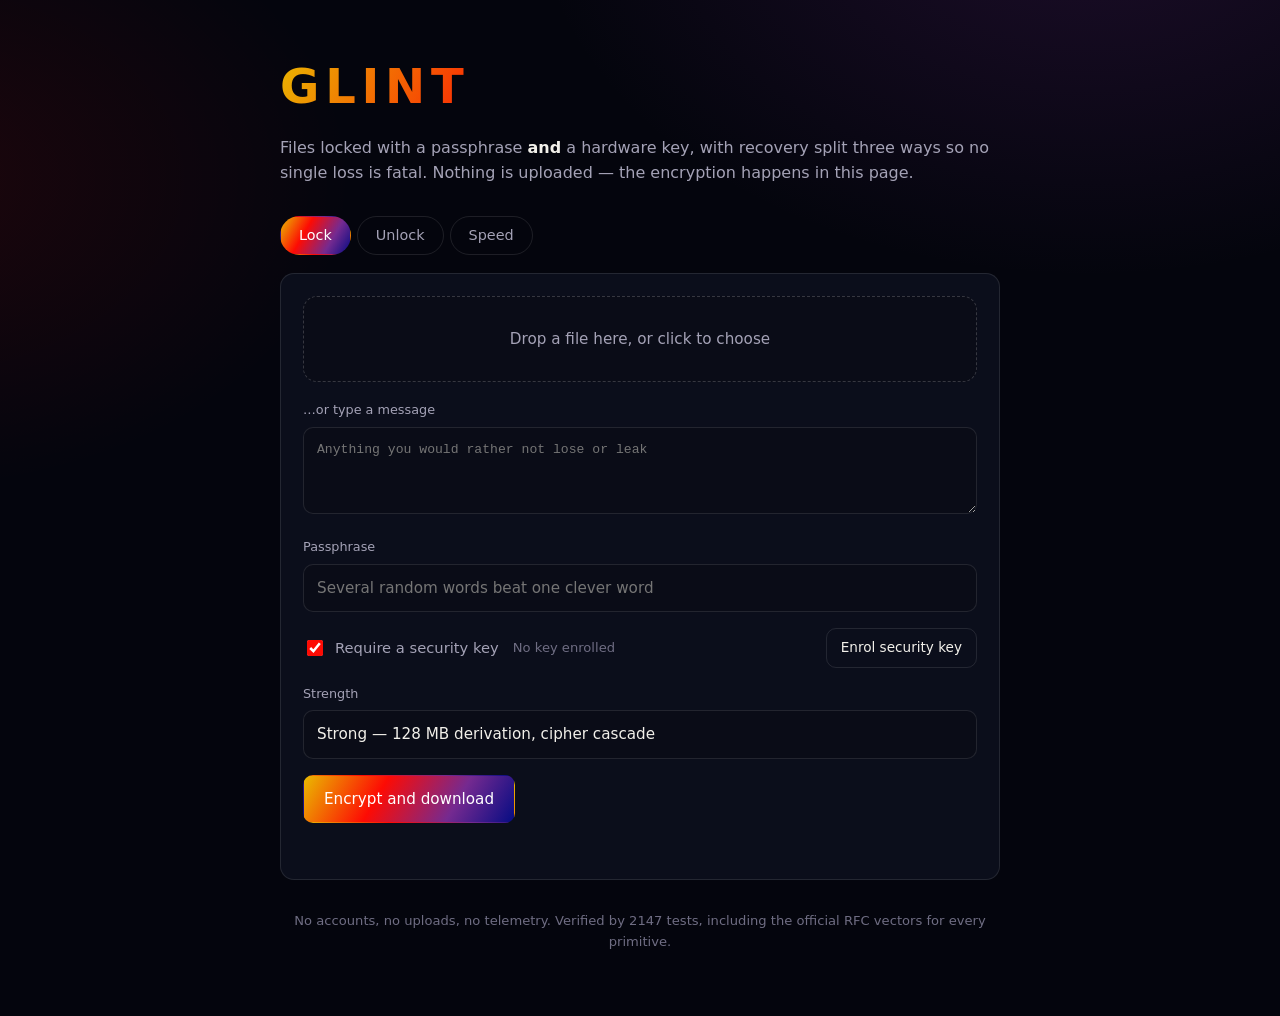
==== index.html @ 45ac15ca "Add files via upload" ====
<!doctype html>
<html lang="en">
<head>
  <meta charset="utf-8" />
  <meta name="viewport" content="width=device-width, initial-scale=1" />
  <title>GLINT — encrypted personal storage</title>
  <meta name="description" content="Encrypt files with a passphrase and a hardware security key. Recovery is split 2-of-3. Runs entirely in your browser." />
  <link rel="icon" href="data:image/svg+xml,%3Csvg xmlns='http://www.w3.org/2000/svg' viewBox='0 0 16 16'%3E%3Crect width='16' height='16' rx='3' fill='%2304050d'/%3E%3Cpath d='M8 3.2 12.4 6v4L8 12.8 3.6 10V6z' fill='none' stroke='%23EABA01' stroke-width='1.3'/%3E%3Ccircle cx='8' cy='8' r='1.6' fill='%23FD0B04'/%3E%3C/svg%3E" />
  <link rel="stylesheet" href="app.css" />
</head>
<body>
<main class="wrap">
  <header class="head">
    <h1>GLINT</h1>
    <p class="lede">
      Files locked with a passphrase <em>and</em> a hardware key, with recovery
      split three ways so no single loss is fatal. Nothing is uploaded — the
      encryption happens in this page.
    </p>
  </header>

  <div class="tabs" role="tablist" aria-label="Mode">
    <button role="tab" class="tab is-active" aria-selected="true" data-pane="lock">Lock</button>
    <button role="tab" class="tab" aria-selected="false" data-pane="unlock">Unlock</button>
    <button role="tab" class="tab" aria-selected="false" data-pane="speed">Speed</button>
  </div>

  <!-- ------------------------------------------------------------ lock -->
  <section class="panel" id="pane-lock">
    <label class="drop" id="lock-drop" for="lock-file">Drop a file here, or click to choose</label>
    <input type="file" id="lock-file" class="hidden-input" />

    <label class="field">
      <span>…or type a message</span>
      <textarea id="lock-text" rows="3" placeholder="Anything you would rather not lose or leak"></textarea>
    </label>

    <label class="field">
      <span>Passphrase</span>
      <input type="password" id="lock-pass" autocomplete="new-password"
             placeholder="Several random words beat one clever word" />
    </label>

    <div class="key-row">
      <label class="check">
        <input type="checkbox" id="use-key" checked />
        <span>Require a security key</span>
      </label>
      <span class="key-state" id="key-state">No key enrolled</span>
      <button type="button" class="btn small" id="enrol">Enrol security key</button>
    </div>

    <label class="field">
      <span>Strength</span>
      <select id="profile">
        <option value="fast">Fast — 16 MB derivation, single cipher</option>
        <option value="strong" selected>Strong — 128 MB derivation, cipher cascade</option>
        <option value="paranoid">Paranoid — 1 GB derivation, cipher cascade</option>
      </select>
    </label>

    <button type="button" class="btn primary" id="lock">Encrypt and download</button>
    <p class="status" id="lock-status"></p>
  </section>

  <!-- ---------------------------------------------------------- shares -->
  <section class="panel shares-panel" id="shares-panel" hidden>
    <h2>Recovery shares — save these now</h2>
    <p class="warn">
      Any <strong>two</strong> of the three open the file with no passphrase and
      no security key. One alone reveals nothing. They are shown once and are not
      stored anywhere: if you lose your passphrase or your key and have not kept
      at least two shares, the data is gone permanently.
    </p>
    <p class="warn">Keep them in three places that cannot be destroyed together.</p>
    <div class="shares" id="shares"></div>
    <button type="button" class="btn small" id="print-shares">Print these</button>
  </section>

  <!-- ---------------------------------------------------------- unlock -->
  <section class="panel" id="pane-unlock" hidden>
    <label class="drop" id="unlock-drop" for="unlock-file">Drop a .glintbox file here, or click to choose</label>
    <input type="file" id="unlock-file" class="hidden-input" accept=".glintbox" />
    <p class="facts" id="file-facts" hidden></p>

    <label class="check standalone">
      <input type="checkbox" id="recovery-toggle" />
      <span>I have lost my passphrase or key — use recovery shares</span>
    </label>

    <div id="passphrase-fields">
      <label class="field">
        <span>Passphrase</span>
        <input type="password" id="unlock-pass" autocomplete="current-password" />
      </label>
    </div>

    <div id="recovery-fields" hidden>
      <label class="field">
        <span>Share one</span>
        <textarea id="share-a" rows="2" placeholder="GLINT1:…" spellcheck="false"></textarea>
      </label>
      <label class="field">
        <span>Share two</span>
        <textarea id="share-b" rows="2" placeholder="GLINT1:…" spellcheck="false"></textarea>
      </label>
    </div>

    <button type="button" class="btn primary" id="unlock">Decrypt and download</button>
    <p class="status" id="unlock-status"></p>
  </section>

  <!-- ----------------------------------------------------------- speed -->
  <section class="panel" id="pane-speed" hidden>
    <p class="lede small">
      Measures this machine. Key derivation is a fixed cost per file — it is
      meant to be slow, because that is what makes guessing your passphrase
      expensive. Cipher throughput is what scales with file size.
    </p>
    <button type="button" class="btn" id="bench">Run benchmark</button>
    <pre class="bench" id="bench-out" hidden></pre>
  </section>

  <footer class="foot">
    No accounts, no uploads, no telemetry. Verified by 2147 tests, including the
    official RFC vectors for every primitive.
  </footer>
</main>

<script src="crypto.js"></script>
<script src="shamir.js"></script>
<script src="container.js"></script>
<script src="webauthn.js"></script>
<script src="qrcode.js"></script>
<script src="app.js"></script>
</body>
</html>
---- app.css ----
:root {
  --bg: #04050d;
  --bg-elev: #0b0e1b;
  --bg-input: #0a0c17;
  --line: rgba(255, 255, 255, 0.10);
  --line-soft: rgba(255, 255, 255, 0.06);
  --text: #f2f0ea;
  --muted: #a4a2b6;
  --dim: #6f6d83;
  --good: #7ee787;
  --bad: #ff9d94;
  --grad: linear-gradient(120deg, #EABA01 0%, #FD0B04 36%, #752A90 71%, #060C83 100%);
  --radius: 14px;
  --radius-sm: 10px;
}

* { box-sizing: border-box; }
[hidden] { display: none !important; }
html, body { margin: 0; padding: 0; }
body {
  background:
    radial-gradient(900px 620px at 85% -12%, rgba(117, 42, 144, .22), transparent 62%),
    radial-gradient(760px 520px at -8% 20%, rgba(253, 11, 4, .10), transparent 60%),
    var(--bg);
  background-attachment: fixed;
  color: var(--text);
  font: 16px/1.6 system-ui, -apple-system, 'Segoe UI', Roboto, Helvetica, Arial, sans-serif;
  -webkit-font-smoothing: antialiased;
}

.wrap { max-width: 760px; margin: 0 auto; padding: 48px 20px 64px; }

h1 {
  font-size: clamp(2rem, 6vw, 3rem);
  letter-spacing: .12em;
  margin: 0 0 10px;
  background: var(--grad);
  -webkit-background-clip: text; background-clip: text; color: transparent;
}
.lede { color: var(--muted); margin: 0 0 30px; }
.lede em { color: var(--text); font-style: normal; font-weight: 600; }
.lede.small { font-size: .92rem; margin-bottom: 18px; }

.tabs { display: flex; gap: 6px; margin-bottom: 18px; flex-wrap: wrap; }
.tab {
  font: inherit; font-size: .9rem; color: var(--muted);
  background: transparent; border: 1px solid var(--line);
  border-radius: 999px; padding: 7px 18px; cursor: pointer;
}
.tab:hover { color: var(--text); }
.tab.is-active { color: #fff; border-color: transparent; background: var(--grad); }

.panel {
  background: var(--bg-elev); border: 1px solid var(--line);
  border-radius: var(--radius); padding: 22px; margin-bottom: 18px;
}

.drop {
  display: block; text-align: center; cursor: pointer;
  padding: 30px 18px; margin-bottom: 18px;
  color: var(--muted); font-size: .95rem;
  border: 1.5px dashed rgba(255,255,255,.18); border-radius: var(--radius);
  background: var(--bg-input);
}
.drop:hover, .drop.over { border-color: rgba(255,255,255,.4); color: var(--text); }
.drop.loaded { color: var(--good); border-style: solid; border-color: rgba(126,231,135,.4); }
.hidden-input { position: absolute; width: 1px; height: 1px; opacity: 0; pointer-events: none; }

.field { display: block; margin-bottom: 16px; }
.field > span { display: block; font-size: .8rem; color: var(--muted); margin-bottom: 6px; }
input[type="password"], input[type="text"], select, textarea {
  width: 100%; font: inherit; font-size: .95rem; color: var(--text);
  background: var(--bg-input); border: 1px solid var(--line);
  border-radius: var(--radius-sm); padding: 11px 13px;
}
textarea { resize: vertical; font-family: ui-monospace, SFMono-Regular, Menlo, monospace; font-size: .82rem; }
select { appearance: none; cursor: pointer; }
select option { background: var(--bg-elev); }
input:focus-visible, select:focus-visible, textarea:focus-visible,
button:focus-visible, .drop:focus-visible { outline: 2px solid #EABA01; outline-offset: 2px; }

.check { display: flex; align-items: center; gap: 9px; font-size: .92rem; color: var(--muted); cursor: pointer; }
.check input { width: 16px; height: 16px; accent-color: #FD0B04; }
.check.standalone { margin-bottom: 16px; }

.key-row { display: flex; align-items: center; gap: 14px; flex-wrap: wrap; margin-bottom: 16px; }
.key-state { font-size: .82rem; color: var(--dim); margin-right: auto; }
.key-state.good { color: var(--good); }

.btn {
  font: inherit; font-size: .95rem; font-weight: 500; color: var(--text);
  background: transparent; border: 1px solid var(--line);
  border-radius: var(--radius-sm); padding: 11px 20px; cursor: pointer;
}
.btn:hover:not(:disabled) { border-color: rgba(255,255,255,.28); background: rgba(255,255,255,.04); }
.btn:disabled { opacity: .45; cursor: not-allowed; }
.btn.primary { color: #fff; border-color: transparent; background: var(--grad); }
.btn.primary:hover:not(:disabled) { filter: brightness(1.12); }
.btn.small { font-size: .85rem; padding: 8px 14px; }

.status { font-size: .88rem; color: var(--muted); margin: 14px 0 0; min-height: 1.4em; }
.status.good { color: var(--good); }
.status.bad { color: var(--bad); }
.facts { font-size: .82rem; color: var(--dim); margin: 0 0 16px;
  font-family: ui-monospace, SFMono-Regular, Menlo, monospace; }

.shares-panel { border-color: rgba(234,186,1,.35); }
.shares-panel h2 { font-size: 1.05rem; margin: 0 0 12px; }
.warn { font-size: .88rem; color: var(--muted); margin: 0 0 12px; }
.warn strong { color: var(--text); }
.shares { display: grid; grid-template-columns: repeat(auto-fit, minmax(180px, 1fr)); gap: 16px; margin: 18px 0; }
.share { text-align: center; }
.share h4 { font-size: .8rem; color: var(--muted); margin: 0 0 8px; font-weight: 600; }
.share canvas { width: 100%; max-width: 160px; height: auto; border-radius: 6px; image-rendering: pixelated; }
.share textarea { margin-top: 8px; font-size: .68rem; }

.bench {
  margin: 16px 0 0; padding: 14px; overflow-x: auto;
  background: var(--bg-input); border: 1px solid var(--line); border-radius: var(--radius-sm);
  font-family: ui-monospace, SFMono-Regular, Menlo, monospace; font-size: .82rem;
  color: var(--muted); white-space: pre-wrap;
}

.foot { margin-top: 30px; font-size: .82rem; color: var(--dim); text-align: center; }

@media print {
  body { background: #fff; color: #000; }
  .tabs, .panel:not(.shares-panel), .foot, .head .lede, .btn { display: none !important; }
  .shares-panel { border: 0; background: #fff; }
  .share textarea { color: #000; background: #fff; border: 1px solid #999; }
  .warn, .shares-panel h2 { color: #000; }
}
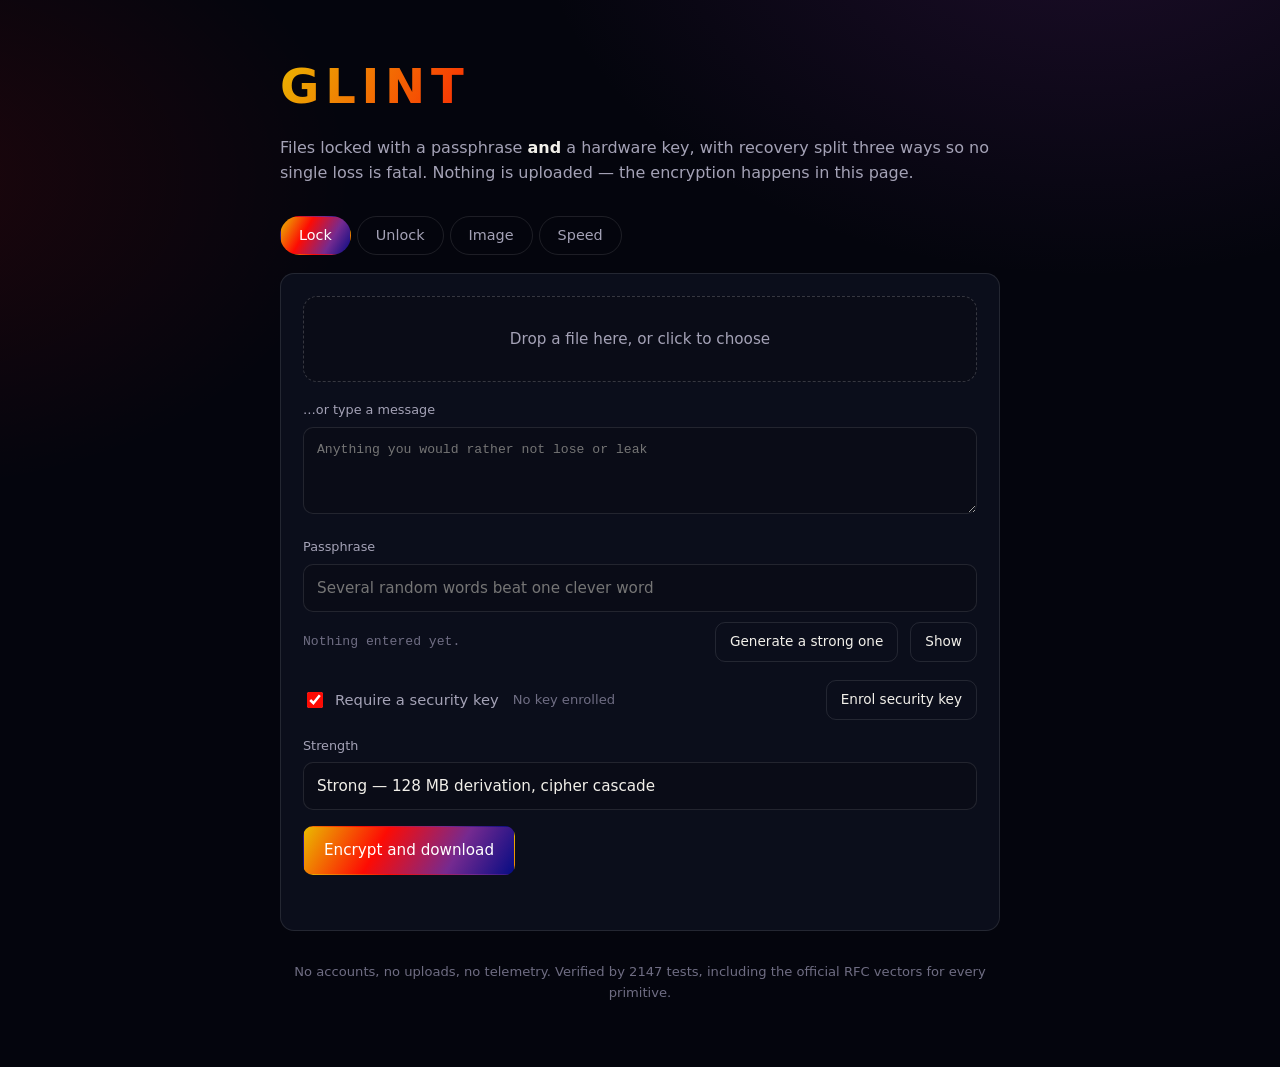
==== commit 89b143e0: "Add files via upload" ====
--- a/index.html
+++ b/index.html
@@ -22,6 +22,7 @@
   <div class="tabs" role="tablist" aria-label="Mode">
     <button role="tab" class="tab is-active" aria-selected="true" data-pane="lock">Lock</button>
     <button role="tab" class="tab" aria-selected="false" data-pane="unlock">Unlock</button>
+    <button role="tab" class="tab" aria-selected="false" data-pane="image">Image</button>
     <button role="tab" class="tab" aria-selected="false" data-pane="speed">Speed</button>
   </div>
 
@@ -29,6 +30,7 @@
   <section class="panel" id="pane-lock">
     <label class="drop" id="lock-drop" for="lock-file">Drop a file here, or click to choose</label>
     <input type="file" id="lock-file" class="hidden-input" />
+    <p class="hint" id="size-warning" hidden></p>
 
     <label class="field">
       <span>…or type a message</span>
@@ -40,6 +42,11 @@
       <input type="password" id="lock-pass" autocomplete="new-password"
              placeholder="Several random words beat one clever word" />
     </label>
+    <div class="strength-row">
+      <span class="strength" id="strength-read">Nothing entered yet.</span>
+      <button type="button" class="btn small" id="generate-pass">Generate a strong one</button>
+      <button type="button" class="btn small" id="show-pass">Show</button>
+    </div>
 
     <div class="key-row">
       <label class="check">
@@ -108,6 +115,72 @@
 
     <button type="button" class="btn primary" id="unlock">Decrypt and download</button>
     <p class="status" id="unlock-status"></p>
+
+    <h3 class="sub-head">Check a single share</h3>
+    <p class="hint">
+      Confirms a share was transcribed correctly and belongs to the file above.
+      It cannot confirm the share is cryptographically valid — one share carries
+      no information about the secret, which is the point of splitting it.
+    </p>
+    <label class="field">
+      <span>Share</span>
+      <textarea id="check-share" rows="2" placeholder="GLINT1:…" spellcheck="false"></textarea>
+    </label>
+    <button type="button" class="btn" id="check-share-btn">Check it</button>
+    <p class="status" id="check-status"></p>
+  </section>
+
+  <!-- ----------------------------------------------------------- image -->
+  <section class="panel" id="pane-image" hidden>
+    <p class="lede small">
+      Hides encrypted data in the mid-frequency DCT coefficients of an image,
+      on JPEG's own 8×8 grid — so it survives being screenshotted, re-saved and
+      recompressed. Measured to hold through JPEG quality 20. It does
+      <em>not</em> survive cropping that shifts the grid.
+    </p>
+
+    <label class="field">
+      <span>Message to hide</span>
+      <textarea id="img-text" rows="3" placeholder="A note, a key, a recovery share…"></textarea>
+    </label>
+
+    <label class="field">
+      <span>Passphrase</span>
+      <input type="password" id="img-pass" autocomplete="new-password" />
+    </label>
+
+    <label class="drop" id="img-carrier-drop" for="img-carrier">
+      Optional: drop a photo to hide the data inside it
+    </label>
+    <input type="file" id="img-carrier" class="hidden-input" accept="image/*" />
+
+    <label class="field">
+      <span>Strength of the signal — <span id="amp-value">18</span></span>
+      <input type="range" id="img-amp" min="6" max="40" value="18" />
+    </label>
+    <p class="hint">
+      Lower is less visible but breaks up sooner under compression. Higher
+      survives more but shows as faint texture.
+    </p>
+
+    <button type="button" class="btn primary" id="img-encode">Create image</button>
+    <p class="status" id="img-status"></p>
+
+    <div id="img-result" hidden>
+      <canvas id="img-canvas" class="preview-canvas"></canvas>
+      <button type="button" class="btn small" id="img-download">Download PNG</button>
+    </div>
+
+    <h3 class="sub-head">Read one back</h3>
+    <label class="drop" id="img-read-drop" for="img-read">Drop a GLINT image here</label>
+    <input type="file" id="img-read" class="hidden-input" accept="image/*" />
+    <label class="field">
+      <span>Passphrase</span>
+      <input type="password" id="img-read-pass" autocomplete="current-password" />
+    </label>
+    <button type="button" class="btn" id="img-decode">Read it</button>
+    <p class="status" id="img-read-status"></p>
+    <textarea id="img-out" rows="4" readonly hidden></textarea>
   </section>
 
   <!-- ----------------------------------------------------------- speed -->
@@ -127,10 +200,12 @@
   </footer>
 </main>
 
+<script src="passphrase.js"></script>
 <script src="crypto.js"></script>
 <script src="shamir.js"></script>
 <script src="container.js"></script>
 <script src="webauthn.js"></script>
+<script src="glint.js"></script>
 <script src="qrcode.js"></script>
 <script src="app.js"></script>
 </body>
--- a/app.css
+++ b/app.css
@@ -130,3 +130,27 @@
   .share textarea { color: #000; background: #fff; border: 1px solid #999; }
   .warn, .shares-panel h2 { color: #000; }
 }
+
+.preview-canvas {
+  display: block; width: 100%; max-width: 300px; height: auto;
+  margin: 16px 0 12px; border-radius: 8px; image-rendering: pixelated;
+  border: 1px solid var(--line);
+}
+.sub-head {
+  font-size: .78rem; text-transform: uppercase; letter-spacing: .12em;
+  color: var(--dim); margin: 30px 0 14px; padding-top: 22px;
+  border-top: 1px solid var(--line-soft);
+}
+input[type="range"] { width: 100%; accent-color: #FD0B04; }
+.hint { font-size: .82rem; color: var(--dim); margin: -6px 0 16px; }
+
+.strength-row { display: flex; align-items: center; gap: 12px; flex-wrap: wrap; margin: -6px 0 18px; }
+.strength { font-size: .82rem; color: var(--dim); margin-right: auto; font-family: ui-monospace, SFMono-Regular, Menlo, monospace; }
+.strength.weak { color: var(--bad); }
+.strength.fair { color: #f0c674; }
+.strength.strong, .strength.generated, .strength.very { color: var(--good); }
+.generated-pass {
+  font-family: ui-monospace, SFMono-Regular, Menlo, monospace; font-size: .95rem;
+  color: var(--good); background: var(--bg-input); border: 1px solid rgba(126,231,135,.35);
+  border-radius: 10px; padding: 10px 12px; margin: 0 0 14px; word-break: break-all;
+}
